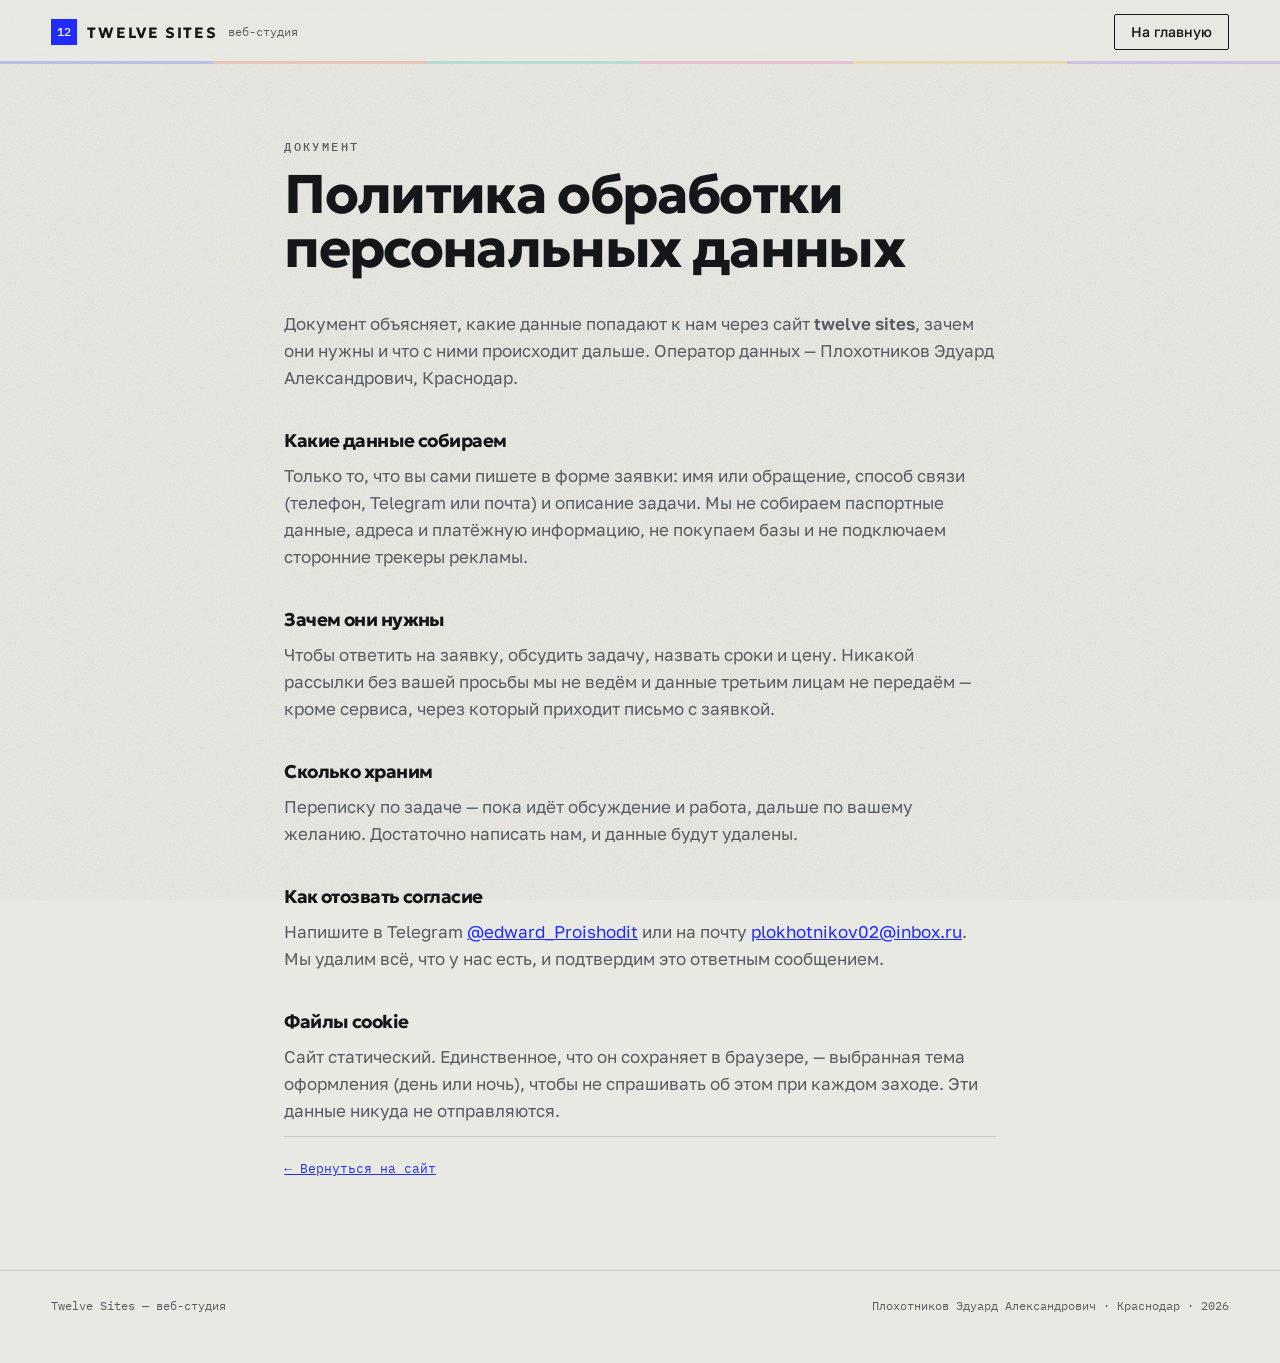
==== privacy.html @ e4637ffd "Twelve Sites: портфолио превратилось в сайт веб-студии Первый экран разделён надвое: слева позициони" ====
<!DOCTYPE html>
<html lang="ru">
<head>
<meta charset="utf-8">
<meta name="viewport" content="width=device-width, initial-scale=1">
<title>Политика обработки персональных данных — Twelve Sites</title>
<meta name="description" content="Какие данные собирает форма заявки на сайте Twelve Sites, зачем они нужны и как их удалить.">
<meta name="robots" content="noindex">
<meta name="theme-color" content="#e9e9e3">
<link rel="icon" href="favicon.svg" type="image/svg+xml">
<link rel="stylesheet" href="assets/fonts/fonts.css">
<link rel="stylesheet" href="styles.css">
<script>
  (function () {
    var mode = 'auto';
    try { mode = localStorage.getItem('theme') || 'auto'; } catch (e) {}
    var dark = mode === 'dark' ||
      (mode === 'auto' && window.matchMedia('(prefers-color-scheme: dark)').matches);
    document.documentElement.dataset.theme = dark ? 'dark' : 'light';
    document.documentElement.dataset.mode = mode;
  })();
</script>
</head>
<body>

<header class="bar">
  <a class="bar__me" href="index.html">
    <span class="mark" aria-hidden="true">12</span>
    <span class="bar__name">TWELVE SITES</span>
    <span class="bar__role">веб-студия</span>
  </a>
  <a class="btn bar__cta" href="index.html">На главную</a>
</header>

<main class="legal">
  <p class="eyebrow">Документ</p>
  <h1 class="h2">Политика обработки персональных данных</h1>

  <p>Документ объясняет, какие данные попадают к нам через сайт
    <b>twelve sites</b>, зачем они нужны и что с ними происходит дальше.
    Оператор данных — Плохотников Эдуард Александрович, Краснодар.</p>

  <h2>Какие данные собираем</h2>
  <p>Только то, что вы сами пишете в форме заявки: имя или обращение,
    способ связи (телефон, Telegram или почта) и описание задачи.
    Мы не собираем паспортные данные, адреса и платёжную информацию,
    не покупаем базы и не подключаем сторонние трекеры рекламы.</p>

  <h2>Зачем они нужны</h2>
  <p>Чтобы ответить на заявку, обсудить задачу, назвать сроки и цену.
    Никакой рассылки без вашей просьбы мы не ведём и данные третьим лицам
    не передаём — кроме сервиса, через который приходит письмо с заявкой.</p>

  <h2>Сколько храним</h2>
  <p>Переписку по задаче — пока идёт обсуждение и работа, дальше по вашему
    желанию. Достаточно написать нам, и данные будут удалены.</p>

  <h2>Как отозвать согласие</h2>
  <p>Напишите в Telegram <a href="https://t.me/edward_Proishodit">@edward_Proishodit</a>
    или на почту <a href="mailto:plokhotnikov02@inbox.ru">plokhotnikov02@inbox.ru</a>.
    Мы удалим всё, что у нас есть, и подтвердим это ответным сообщением.</p>

  <h2>Файлы cookie</h2>
  <p>Сайт статический. Единственное, что он сохраняет в браузере, —
    выбранная тема оформления (день или ночь), чтобы не спрашивать об этом
    при каждом заходе. Эти данные никуда не отправляются.</p>

  <p class="legal__back"><a href="index.html">← Вернуться на сайт</a></p>
</main>

<footer class="foot">
  <p>Twelve Sites — веб-студия</p>
  <p>Плохотников Эдуард Александрович · Краснодар · 2026</p>
</footer>

</body>
</html>
---- assets/fonts/fonts.css ----
@font-face {
  font-family: 'Geologica';
  font-style: normal;
  font-weight: 300;
  font-display: swap;
  src: url('geologica-1.woff2') format('woff2');
  unicode-range: U+0301, U+0400-045F, U+0490-0491, U+04B0-04B1, U+2116;
}
/* greek */

@font-face {
  font-family: 'Geologica';
  font-style: normal;
  font-weight: 300;
  font-display: swap;
  src: url('geologica-2.woff2') format('woff2');
  unicode-range: U+0000-00FF, U+0131, U+0152-0153, U+02BB-02BC, U+02C6, U+02DA, U+02DC, U+0304, U+0308, U+0329, U+2000-206F, U+20AC, U+2122, U+2191, U+2193, U+2212, U+2215, U+FEFF, U+FFFD;
}
/* cyrillic-ext */

@font-face {
  font-family: 'Geologica';
  font-style: normal;
  font-weight: 400;
  font-display: swap;
  src: url('geologica-1.woff2') format('woff2');
  unicode-range: U+0301, U+0400-045F, U+0490-0491, U+04B0-04B1, U+2116;
}
/* greek */

@font-face {
  font-family: 'Geologica';
  font-style: normal;
  font-weight: 400;
  font-display: swap;
  src: url('geologica-2.woff2') format('woff2');
  unicode-range: U+0000-00FF, U+0131, U+0152-0153, U+02BB-02BC, U+02C6, U+02DA, U+02DC, U+0304, U+0308, U+0329, U+2000-206F, U+20AC, U+2122, U+2191, U+2193, U+2212, U+2215, U+FEFF, U+FFFD;
}
/* cyrillic-ext */

@font-face {
  font-family: 'Geologica';
  font-style: normal;
  font-weight: 500;
  font-display: swap;
  src: url('geologica-1.woff2') format('woff2');
  unicode-range: U+0301, U+0400-045F, U+0490-0491, U+04B0-04B1, U+2116;
}
/* greek */

@font-face {
  font-family: 'Geologica';
  font-style: normal;
  font-weight: 500;
  font-display: swap;
  src: url('geologica-2.woff2') format('woff2');
  unicode-range: U+0000-00FF, U+0131, U+0152-0153, U+02BB-02BC, U+02C6, U+02DA, U+02DC, U+0304, U+0308, U+0329, U+2000-206F, U+20AC, U+2122, U+2191, U+2193, U+2212, U+2215, U+FEFF, U+FFFD;
}
/* cyrillic-ext */

@font-face {
  font-family: 'Geologica';
  font-style: normal;
  font-weight: 700;
  font-display: swap;
  src: url('geologica-1.woff2') format('woff2');
  unicode-range: U+0301, U+0400-045F, U+0490-0491, U+04B0-04B1, U+2116;
}
/* greek */

@font-face {
  font-family: 'Geologica';
  font-style: normal;
  font-weight: 700;
  font-display: swap;
  src: url('geologica-2.woff2') format('woff2');
  unicode-range: U+0000-00FF, U+0131, U+0152-0153, U+02BB-02BC, U+02C6, U+02DA, U+02DC, U+0304, U+0308, U+0329, U+2000-206F, U+20AC, U+2122, U+2191, U+2193, U+2212, U+2215, U+FEFF, U+FFFD;
}

@font-face {
  font-family: 'Golos Text';
  font-style: normal;
  font-weight: 400;
  font-display: swap;
  src: url('golos-text-1.woff2') format('woff2');
  unicode-range: U+0301, U+0400-045F, U+0490-0491, U+04B0-04B1, U+2116;
}
/* latin-ext */

@font-face {
  font-family: 'Golos Text';
  font-style: normal;
  font-weight: 400;
  font-display: swap;
  src: url('golos-text-2.woff2') format('woff2');
  unicode-range: U+0000-00FF, U+0131, U+0152-0153, U+02BB-02BC, U+02C6, U+02DA, U+02DC, U+0304, U+0308, U+0329, U+2000-206F, U+20AC, U+2122, U+2191, U+2193, U+2212, U+2215, U+FEFF, U+FFFD;
}
/* cyrillic-ext */

@font-face {
  font-family: 'Golos Text';
  font-style: normal;
  font-weight: 500;
  font-display: swap;
  src: url('golos-text-1.woff2') format('woff2');
  unicode-range: U+0301, U+0400-045F, U+0490-0491, U+04B0-04B1, U+2116;
}
/* latin-ext */

@font-face {
  font-family: 'Golos Text';
  font-style: normal;
  font-weight: 500;
  font-display: swap;
  src: url('golos-text-2.woff2') format('woff2');
  unicode-range: U+0000-00FF, U+0131, U+0152-0153, U+02BB-02BC, U+02C6, U+02DA, U+02DC, U+0304, U+0308, U+0329, U+2000-206F, U+20AC, U+2122, U+2191, U+2193, U+2212, U+2215, U+FEFF, U+FFFD;
}
/* cyrillic-ext */

@font-face {
  font-family: 'Golos Text';
  font-style: normal;
  font-weight: 600;
  font-display: swap;
  src: url('golos-text-1.woff2') format('woff2');
  unicode-range: U+0301, U+0400-045F, U+0490-0491, U+04B0-04B1, U+2116;
}
/* latin-ext */

@font-face {
  font-family: 'Golos Text';
  font-style: normal;
  font-weight: 600;
  font-display: swap;
  src: url('golos-text-2.woff2') format('woff2');
  unicode-range: U+0000-00FF, U+0131, U+0152-0153, U+02BB-02BC, U+02C6, U+02DA, U+02DC, U+0304, U+0308, U+0329, U+2000-206F, U+20AC, U+2122, U+2191, U+2193, U+2212, U+2215, U+FEFF, U+FFFD;
}

@font-face {
  font-family: 'IBM Plex Mono';
  font-style: normal;
  font-weight: 400;
  font-display: swap;
  src: url('ibm-plex-mono-1.woff2') format('woff2');
  unicode-range: U+0301, U+0400-045F, U+0490-0491, U+04B0-04B1, U+2116;
}
/* vietnamese */

@font-face {
  font-family: 'IBM Plex Mono';
  font-style: normal;
  font-weight: 400;
  font-display: swap;
  src: url('ibm-plex-mono-2.woff2') format('woff2');
  unicode-range: U+0000-00FF, U+0131, U+0152-0153, U+02BB-02BC, U+02C6, U+02DA, U+02DC, U+0304, U+0308, U+0329, U+2000-206F, U+20AC, U+2122, U+2191, U+2193, U+2212, U+2215, U+FEFF, U+FFFD;
}
/* cyrillic-ext */

@font-face {
  font-family: 'IBM Plex Mono';
  font-style: normal;
  font-weight: 500;
  font-display: swap;
  src: url('ibm-plex-mono-3.woff2') format('woff2');
  unicode-range: U+0301, U+0400-045F, U+0490-0491, U+04B0-04B1, U+2116;
}
/* vietnamese */

@font-face {
  font-family: 'IBM Plex Mono';
  font-style: normal;
  font-weight: 500;
  font-display: swap;
  src: url('ibm-plex-mono-4.woff2') format('woff2');
  unicode-range: U+0000-00FF, U+0131, U+0152-0153, U+02BB-02BC, U+02C6, U+02DA, U+02DC, U+0304, U+0308, U+0329, U+2000-206F, U+20AC, U+2122, U+2191, U+2193, U+2212, U+2215, U+FEFF, U+FFFD;
}
---- styles.css ----
/* ============================================================
   Портфолио — оформление.

   Две темы: день — бумага контрольного листа, ночь — светостол,
   на котором работы просматривают как слайды. Все цвета живут
   в переменных ниже; дальше файл идёт блоками в том же порядке,
   в каком они стоят на странице.
   ============================================================ */

/* ── краски и размеры ───────────────────────────────────── */

:root {
  color-scheme: light;

  --paper: #e9e9e3;
  --paper-2: #dfdfd9;
  --mat: #f6f6f2;
  --cream: #f2eee2;
  --ink: #14161a;
  --ink-2: #575c63;
  --rule: #cbcbc2;
  --signal: #1f2bff;
  --on-signal: #fff;
  --accent: #14161a;
  --shadow: rgba(20, 22, 26, 0.5);
  --grain: 0.5;

  /* шесть печатных красок */
  --c-1: #1f2bff;
  --c-2: #e5462e;
  --c-3: #0fae9f;
  --c-4: #e0409b;
  --c-5: #f0a500;
  --c-6: #6b3be8;

  --strip: linear-gradient(90deg,
    var(--c-1) 0 16.666%, var(--c-2) 0 33.333%, var(--c-3) 0 50%,
    var(--c-4) 0 66.666%, var(--c-5) 0 83.333%, var(--c-6) 0 100%);

  --display: 'Geologica', 'Golos Text', system-ui, sans-serif;
  --body: 'Golos Text', system-ui, sans-serif;
  --mono: 'IBM Plex Mono', ui-monospace, monospace;

  --pad: clamp(20px, 4vw, 56px);
  --max: 1320px;
  --ease: cubic-bezier(0.16, 1, 0.3, 1);
}

/* Ночь — не инверсия дня: тона осветлены и приглушены отдельно,
   иначе синий и фиолетовый проваливаются на тёмном. */
:root[data-theme='dark'] {
  color-scheme: dark;

  --paper: #101317;
  --paper-2: #0b0d10;
  --mat: #171b21;
  --cream: #1c2027;
  --ink: #edeff3;
  --ink-2: #a3abb6;
  --rule: #2a3038;
  --signal: #8b93ff;
  --on-signal: #0b0d10;
  --shadow: rgba(0, 0, 0, 0.75);
  --grain: 0.22;

  --c-1: #6f7bff;
  --c-2: #ff6f57;
  --c-3: #2fd4c2;
  --c-4: #ff72bd;
  --c-5: #ffc247;
  --c-6: #a184ff;
}

/* если скрипт не отработал — идём за системной настройкой */
@media (prefers-color-scheme: dark) {
  :root:not([data-theme='light']) {
    color-scheme: dark;

    --paper: #101317;
    --paper-2: #0b0d10;
    --mat: #171b21;
    --cream: #1c2027;
    --ink: #edeff3;
    --ink-2: #a3abb6;
    --rule: #2a3038;
    --signal: #8b93ff;
    --on-signal: #0b0d10;
    --shadow: rgba(0, 0, 0, 0.75);
    --grain: 0.22;

    --c-1: #6f7bff;
    --c-2: #ff6f57;
    --c-3: #2fd4c2;
    --c-4: #ff72bd;
    --c-5: #ffc247;
    --c-6: #a184ff;
  }
}

/* Цвет работы: днём берём как есть, ночью осветляем, иначе тёмно-синяя
   кромка на графите не видна. --tone и --on-tone объявлены там, где
   разметка задаёт --accent. */
.work,
.strip__item,
.swatch,
.viewer {
  --tone: var(--accent);
  --on-tone: #fff;
}

:root[data-theme='dark'] .work,
:root[data-theme='dark'] .strip__item,
:root[data-theme='dark'] .swatch,
:root[data-theme='dark'] .viewer {
  --tone: color-mix(in srgb, var(--accent) 62%, #ffffff);
  --on-tone: #0d1013;
}

@media (prefers-color-scheme: dark) {
  :root:not([data-theme='light']) .work,
  :root:not([data-theme='light']) .strip__item,
  :root:not([data-theme='light']) .swatch,
  :root:not([data-theme='light']) .viewer {
    --tone: color-mix(in srgb, var(--accent) 62%, #ffffff);
    --on-tone: #0d1013;
  }
}

/* ── общее ──────────────────────────────────────────────── */

* { box-sizing: border-box; }

html { scroll-behavior: smooth; }

/* якорь не должен уезжать под липкую панель */
section[id] { scroll-margin-top: 84px; }

body {
  margin: 0;
  background: var(--paper);
  color: var(--ink);
  font: 400 17px/1.6 var(--body);
  -webkit-font-smoothing: antialiased;
  text-rendering: optimizeLegibility;
}

body.is-locked { overflow: hidden; }

img { max-width: 100%; }

h1, h2, h3 { font-family: var(--display); font-weight: 700; letter-spacing: -0.03em; margin: 0; }

p { margin: 0; }

ul, ol, dl, dd { margin: 0; padding: 0; list-style: none; }

a { color: inherit; }

:focus-visible {
  outline: 2px solid var(--signal);
  outline-offset: 3px;
}

.skip {
  position: absolute;
  left: -9999px;
  top: 0;
  background: var(--ink);
  color: var(--paper);
  padding: 12px 18px;
  z-index: 50;
}
.skip:focus { left: 0; }

.h2 {
  font-size: clamp(2rem, 4.4vw, 3.4rem);
  line-height: 1;
}

.eyebrow {
  font: 500 12px/1 var(--mono);
  letter-spacing: 0.2em;
  text-transform: uppercase;
  color: var(--ink-2);
}

/* ── живой фон ──────────────────────────────────────────── */

/* z-index: -1 держит фон под содержимым, но над цветом бумаги */
.bg {
  position: fixed;
  inset: 0;
  width: 100%;
  height: 100%;
  z-index: -1;
  pointer-events: none;
}

/* зерно бумаги поверх красок */
body::after {
  content: '';
  position: fixed;
  inset: 0;
  z-index: -1;
  pointer-events: none;
  opacity: var(--grain);
  mix-blend-mode: multiply;
  background-image: url("data:image/svg+xml,%3Csvg xmlns='http://www.w3.org/2000/svg' width='180' height='180'%3E%3Cfilter id='n'%3E%3CfeTurbulence type='fractalNoise' baseFrequency='0.85' numOctaves='3'/%3E%3C/filter%3E%3Crect width='180' height='180' filter='url(%23n)' opacity='0.32'/%3E%3C/svg%3E");
}

:root[data-theme='dark'] body::after { mix-blend-mode: screen; }

/* ── верхняя панель ─────────────────────────────────────── */

.bar {
  position: sticky;
  top: 0;
  z-index: 30;
  display: flex;
  align-items: center;
  gap: clamp(12px, 2vw, 24px);
  padding: 14px var(--pad);
  background: color-mix(in srgb, var(--paper) 86%, transparent);
  backdrop-filter: blur(10px);
}

/* шкала красок вдоль нижнего края: бледная — весь путь страницы,
   яркая — сколько уже прокручено */
.bar::after,
.bar__ink {
  content: '';
  position: absolute;
  left: 0;
  bottom: 0;
  height: 3px;
  width: 100%;
  background: var(--strip);
}

.bar::after { opacity: 0.22; }

.bar__ink {
  transform: scaleX(var(--read, 0));
  transform-origin: left;
}

.bar__me {
  display: flex;
  align-items: center;
  gap: 10px;
  text-decoration: none;
  margin-right: auto;
}

/* знак студии: двенадцать — это число первых работ */
.mark {
  display: grid;
  place-items: center;
  width: 26px;
  height: 26px;
  background: var(--signal);
  color: var(--on-signal);
  font: 500 12px/1 var(--mono);
  letter-spacing: 0.02em;
}

.bar__name {
  font: 700 15px/1 var(--display);
  letter-spacing: 0.12em;
  white-space: nowrap;
}

.bar__role {
  font: 400 12px/1 var(--mono);
  color: var(--ink-2);
  white-space: nowrap;
}

.bar__nav {
  display: flex;
  gap: clamp(14px, 1.8vw, 26px);
  font: 400 14px/1 var(--body);
}

.bar__nav a {
  text-decoration: none;
  padding-bottom: 2px;
  border-bottom: 1px solid transparent;
  white-space: nowrap;
}

.bar__nav a:hover { border-bottom-color: var(--signal); color: var(--signal); }

/* переключатель темы */
.theme {
  display: flex;
  border: 1px solid var(--rule);
  border-radius: 2px;
  overflow: hidden;
}

.theme__btn {
  padding: 7px 10px;
  border: 0;
  background: transparent;
  color: var(--ink-2);
  font: 400 10px/1 var(--mono);
  letter-spacing: 0.1em;
  text-transform: uppercase;
  cursor: pointer;
  transition: background 0.2s, color 0.2s;
}

.theme__btn + .theme__btn { border-left: 1px solid var(--rule); }

.theme__btn:hover { color: var(--ink); }

.theme__btn[aria-pressed='true'] {
  background: var(--ink);
  color: var(--paper);
}

.btn {
  display: inline-flex;
  align-items: center;
  gap: 10px;
  padding: 12px 20px;
  border: 1px solid var(--ink);
  border-radius: 2px;
  font: 500 14px/1 var(--body);
  text-decoration: none;
  background: transparent;
  color: var(--ink);
  cursor: pointer;
  transition: background 0.2s, color 0.2s, border-color 0.2s, transform 0.2s;
}

.btn:hover { border-color: var(--signal); color: var(--signal); }

.btn--solid {
  background: var(--signal);
  color: var(--on-signal);
  border-color: var(--signal);
}

.btn--solid:hover {
  background: var(--ink);
  border-color: var(--ink);
  color: var(--paper);
  transform: translateY(-2px);
}

.bar__cta { padding: 10px 16px; white-space: nowrap; }

/* ── первый экран ───────────────────────────────────────── */

/* Слева — что мы делаем, справа — сами работы: лента едет снизу
   вверх, как листы, которые просматривают на светостоле. */
.hero {
  display: grid;
  grid-template-columns: minmax(0, 1fr) minmax(0, 0.82fr);
  align-items: stretch;
  gap: 0;
  border-bottom: 1px solid var(--rule);
}

.hero__text {
  padding: clamp(40px, 6vw, 96px) clamp(24px, 4vw, 64px) clamp(44px, 6vw, 88px);
  max-width: calc(var(--max) * 0.62);
  margin-left: auto;
  width: 100%;
}

.hero .eyebrow { margin-bottom: clamp(18px, 3vw, 30px); }

.hero__proof {
  position: relative;
  overflow: hidden;
  background: var(--ink);
  min-height: 520px;
}

.hero__proof::after {
  content: '';
  position: absolute;
  inset: 0;
  pointer-events: none;
  background: linear-gradient(
    var(--ink) 0%, transparent 18%, transparent 82%, var(--ink) 100%);
}

.stream {
  position: absolute;
  inset: -6% 0;
  display: grid;
  grid-template-columns: 1fr 1fr;
  gap: 14px;
  padding: 0 14px;
}

.stream__col {
  display: grid;
  gap: 14px;
  align-content: start;
  animation: float-up var(--speed, 50s) linear infinite;
}

.stream__col:nth-child(2) { animation-direction: reverse; }

.stream.is-still .stream__col { animation: none; }

@keyframes float-up {
  from { transform: translateY(0); }
  to { transform: translateY(-50%); }
}

.stream__item {
  margin: 0;
  border: 1px solid color-mix(in srgb, var(--accent) 60%, transparent);
  background: var(--paper-2);
  overflow: hidden;
}

.stream__item img {
  display: block;
  width: 100%;
  height: auto;
}

.stream__item figcaption {
  padding: 6px 9px;
  background: var(--accent);
  color: #fff;
  font: 500 10px/1 var(--mono);
  letter-spacing: 0.06em;
  white-space: nowrap;
  overflow: hidden;
  text-overflow: ellipsis;
}

.hero__title {
  font-size: clamp(2rem, 4.6vw, 4.3rem);
  line-height: 0.94;
  font-weight: 700;
  overflow-wrap: break-word;
}

/* строка выезжает из-под собственной кромки */
.hero__title span {
  display: block;
  overflow: hidden;
  padding-bottom: 0.06em;
}

.hero__title i {
  display: block;
  font-style: normal;
}

.hero__title em {
  font-style: normal;
  color: var(--signal);
}

.hero__lead {
  margin-top: clamp(24px, 3vw, 34px);
  padding-top: clamp(20px, 2.5vw, 26px);
  border-top: 1px solid var(--rule);
  color: var(--ink-2);
  font-size: 16px;
  max-width: 46ch;
}

.hero__actions {
  display: flex;
  flex-wrap: wrap;
  gap: 12px;
  margin-top: clamp(24px, 3vw, 34px);
}

/* ── факты ──────────────────────────────────────────────── */

.facts {
  max-width: var(--max);
  margin: clamp(56px, 8vw, 96px) auto 0;
  padding: 0 var(--pad);
}

.facts dl {
  display: grid;
  grid-template-columns: repeat(4, 1fr);
  border-top: 1px solid var(--rule);
}

.facts dl > div {
  padding: 22px 24px 22px 0;
  border-right: 1px solid var(--rule);
}

.facts dl > div:last-child { border-right: 0; }
.facts dl > div + div { padding-left: 24px; }

.facts dt {
  font: 300 clamp(2rem, 3.4vw, 2.8rem)/1 var(--display);
  letter-spacing: -0.04em;
}

.facts dl > div:nth-child(1) dt { color: var(--c-1); }
.facts dl > div:nth-child(2) dt { color: var(--c-2); }
.facts dl > div:nth-child(3) dt { color: var(--c-3); }
.facts dl > div:nth-child(4) dt { color: var(--c-6); }

.facts dd {
  margin-top: 8px;
  font-size: 14px;
  color: var(--ink-2);
  max-width: 24ch;
}

/* ── работы ─────────────────────────────────────────────── */

.works {
  max-width: var(--max);
  margin: clamp(72px, 10vw, 128px) auto 0;
  padding: 0 var(--pad);
}

.works__head {
  display: grid;
  grid-template-columns: auto 1fr;
  gap: 16px clamp(24px, 5vw, 64px);
  align-items: end;
  padding-bottom: 22px;
  border-bottom: 1px solid var(--rule);
}

.works__note {
  font-size: 14px;
  color: var(--ink-2);
  max-width: 42ch;
}

.filters {
  grid-column: 1 / -1;
  display: flex;
  flex-wrap: wrap;
  gap: 8px;
  margin-top: 10px;
}

.filter {
  padding: 8px 14px;
  border: 1px solid var(--rule);
  border-radius: 2px;
  background: transparent;
  font: 400 13px/1 var(--mono);
  color: var(--ink-2);
  cursor: pointer;
  transition: border-color 0.2s, color 0.2s, background 0.2s;
}

.filter:hover { border-color: var(--ink); color: var(--ink); }

.filter.is-on {
  background: var(--signal);
  border-color: var(--signal);
  color: var(--on-signal);
}

.grid {
  display: grid;
  grid-template-columns: repeat(auto-fill, minmax(430px, 1fr));
  gap: clamp(36px, 5vw, 64px) clamp(24px, 3vw, 44px);
  margin-top: clamp(36px, 5vw, 56px);
}

.work { --accent: var(--ink); }

.work__frame {
  position: relative;
  display: block;
  width: 100%;
  aspect-ratio: 8 / 5;
  padding: 0;
  overflow: hidden;
  background: var(--mat);
  border: 1px solid var(--rule);
  /* краска работы вынесена на верхнюю кромку кадра */
  border-top: 5px solid var(--tone);
  border-bottom: 0;
  cursor: pointer;
  transition: box-shadow 0.3s, transform 0.3s;
}

.work__frame:hover,
.work__frame:focus-visible {
  box-shadow: 0 24px 50px -30px var(--shadow),
              0 0 0 1px color-mix(in srgb, var(--tone) 45%, transparent);
  transform: translateY(-2px);
}

.work__top,
.work__scroll {
  position: absolute;
  top: 0;
  left: 0;
  width: 100%;
  /* height: auto обязателен: атрибуты width/height в разметке работают
     как CSS-подсказка, и без этой строки картинка остаётся высотой 750px
     внутри рамки высотой ~360px, то есть обрезается снизу */
  height: auto;
  display: block;
}

/* В покое карточка показывает первый экран, а снимок всей страницы
   проявляется под курсором и уезжает вверх. */
.work__scroll {
  opacity: 0;
  transform: translateY(0);
  transition: opacity 0.3s ease, transform 0.5s ease-out;
}

.work__frame.is-scrollable:hover .work__scroll,
.work__frame.is-scrollable:focus-visible .work__scroll {
  opacity: 1;
  transform: translateY(calc(var(--shift) * -1));
  transition: opacity 0.3s ease, transform var(--dur, 8s) linear 0.25s;
}

.work__rail {
  position: absolute;
  left: 0;
  right: 0;
  bottom: 0;
  height: 2px;
  background: color-mix(in srgb, var(--ink) 12%, transparent);
  opacity: 0;
  transition: opacity 0.2s;
}

.work__bar {
  display: block;
  height: 100%;
  background: var(--tone);
  transform: scaleX(0);
  transform-origin: left;
  transition: transform 0.6s ease-out;
}

.work__frame.is-scrollable:hover .work__rail,
.work__frame.is-scrollable:focus-visible .work__rail { opacity: 1; }

.work__frame.is-scrollable:hover .work__bar,
.work__frame.is-scrollable:focus-visible .work__bar {
  transform: scaleX(1);
  transition: transform var(--dur, 8s) linear 0.25s;
}

.work__hint {
  position: absolute;
  right: 10px;
  bottom: 12px;
  padding: 6px 10px;
  background: var(--tone);
  color: var(--on-tone);
  font: 500 11px/1 var(--mono);
  letter-spacing: 0.04em;
  opacity: 0;
  transform: translateY(6px);
  transition: opacity 0.25s, transform 0.25s;
}

.work__frame:hover .work__hint,
.work__frame:focus-visible .work__hint { opacity: 1; transform: none; }

.work__meta {
  padding: 18px 20px 22px;
  background: color-mix(in srgb, var(--tone) 8%, var(--mat));
  border: 1px solid var(--rule);
  border-top: 0;
}

.work__label {
  display: flex;
  flex-wrap: wrap;
  align-items: center;
  gap: 10px;
  font: 400 11px/1 var(--mono);
  letter-spacing: 0.12em;
  text-transform: uppercase;
  color: var(--ink-2);
}

.work__no { color: var(--tone); }

.work__kind::before { content: '· '; }

.work__live {
  padding: 4px 7px;
  background: var(--tone);
  color: var(--on-tone);
  letter-spacing: 0.06em;
}

.work__name {
  margin-top: 12px;
  font-size: clamp(1.5rem, 2.4vw, 2rem);
  line-height: 1;
}

.work__field {
  margin-top: 6px;
  font-size: 15px;
  color: var(--ink-2);
}

.work__idea {
  margin-top: 14px;
  padding-left: 14px;
  border-left: 2px solid var(--tone);
  font-family: var(--display);
  font-weight: 400;
  font-size: 16px;
  line-height: 1.35;
}

.work__tags {
  display: flex;
  flex-wrap: wrap;
  gap: 4px 14px;
  margin-top: 14px;
  font: 400 12px/1 var(--mono);
  color: var(--ink-2);
}

.noscript { margin-top: 32px; color: var(--ink-2); }

/* ── цветная вставка с утверждением ─────────────────────── */

.claim {
  position: relative;
  max-width: var(--max);
  margin: clamp(72px, 10vw, 120px) auto 0;
  padding: clamp(44px, 6vw, 72px) clamp(28px, 4vw, 56px);
  background: color-mix(in srgb, var(--c-1) 9%, var(--mat));
  display: grid;
  grid-template-columns: minmax(0, 1.1fr) minmax(0, 0.9fr);
  gap: clamp(28px, 4vw, 56px);
  align-items: end;
}

.claim::before {
  content: '';
  position: absolute;
  left: 0;
  right: 0;
  top: 0;
  height: 10px;
  background: var(--strip);
}

.claim > p {
  max-width: 26ch;
  font-family: var(--display);
  font-weight: 500;
  font-size: clamp(1.5rem, 3.2vw, 2.6rem);
  line-height: 1.08;
  letter-spacing: -0.03em;
}

.claim em {
  font-style: normal;
  color: var(--c-1);
}

.swatches__note {
  font: 400 11px/1 var(--mono);
  letter-spacing: 0.14em;
  text-transform: uppercase;
  color: var(--ink-2);
  margin-bottom: 12px;
}

.swatches__grid {
  display: grid;
  grid-template-columns: repeat(4, 1fr);
  gap: 8px;
}

.swatch {
  position: relative;
  height: 62px;
  padding: 0;
  border: 0;
  background: var(--tone);
  cursor: pointer;
  overflow: hidden;
  transition: transform 0.2s;
}

.swatch:hover,
.swatch:focus-visible { transform: translateY(-3px); }

.swatch span {
  position: absolute;
  left: 0;
  right: 0;
  bottom: 0;
  padding: 6px 8px;
  /* подложка берётся из цвета текста плашки, а надпись — из самой краски:
     так подпись читается и на светлой, и на тёмной плашке */
  background: color-mix(in srgb, var(--on-tone) 62%, transparent);
  color: var(--tone);
  font: 500 10px/1.2 var(--mono);
  text-align: left;
  opacity: 0;
  transition: opacity 0.2s;
}

.swatch:hover span,
.swatch:focus-visible span { opacity: 1; }

/* ── как я работаю ──────────────────────────────────────── */

.process {
  max-width: var(--max);
  margin: clamp(80px, 11vw, 140px) auto 0;
  padding: 0 var(--pad);
}

.steps {
  counter-reset: step;
  display: grid;
  grid-template-columns: repeat(4, 1fr);
  gap: 1px;
  margin-top: clamp(32px, 4vw, 48px);
  background: var(--rule);
  border: 1px solid var(--rule);
}

.steps li {
  counter-increment: step;
  background: var(--mat);
  padding: 26px 24px 30px;
  border-top: 5px solid var(--step);
}

.steps li:nth-child(1) { --step: var(--c-1); }
.steps li:nth-child(2) { --step: var(--c-2); }
.steps li:nth-child(3) { --step: var(--c-3); }
.steps li:nth-child(4) { --step: var(--c-6); }

.steps li::before {
  content: counter(step, decimal-leading-zero);
  display: block;
  font: 500 12px/1 var(--mono);
  letter-spacing: 0.16em;
  color: var(--step);
  margin-bottom: 18px;
}

.steps h3 { font-size: 1.15rem; line-height: 1.2; }

.steps p {
  margin-top: 10px;
  font-size: 15px;
  color: var(--ink-2);
}

/* ── услуги ─────────────────────────────────────────────── */

.services,
.prices,
.team,
.faq {
  max-width: var(--max);
  margin: clamp(72px, 10vw, 128px) auto 0;
  padding: 0 var(--pad);
}

.section-head {
  display: grid;
  grid-template-columns: auto 1fr;
  gap: 16px clamp(24px, 5vw, 64px);
  align-items: end;
  padding-bottom: 22px;
  border-bottom: 1px solid var(--rule);
}

.section-note {
  font-size: 14px;
  color: var(--ink-2);
  max-width: 46ch;
}

.services__grid {
  display: grid;
  grid-template-columns: repeat(2, 1fr);
  gap: 1px;
  margin-top: clamp(32px, 4vw, 48px);
  background: var(--rule);
  border: 1px solid var(--rule);
}

.services__grid article {
  background: color-mix(in srgb, var(--tint) 10%, var(--mat));
  padding: clamp(24px, 3vw, 34px);
}

.services__grid article:nth-child(1) { --tint: var(--c-1); }
.services__grid article:nth-child(2) { --tint: var(--c-3); }
.services__grid article:nth-child(3) { --tint: var(--c-4); }
.services__grid article:nth-child(4) { --tint: var(--c-5); }

.services__grid h3 {
  font-size: clamp(1.2rem, 1.8vw, 1.5rem);
  line-height: 1.15;
}

.services__grid h3::before {
  content: '';
  display: block;
  width: 36px;
  height: 5px;
  background: var(--tint);
  margin-bottom: 18px;
}

.services__grid p {
  margin-top: 12px;
  font-size: 15px;
  color: var(--ink-2);
  max-width: 42ch;
}

.services__grid ul {
  margin-top: 16px;
  display: grid;
  gap: 7px;
  font: 400 13px/1.4 var(--mono);
}

.services__grid li { padding-left: 18px; position: relative; }

.services__grid li::before {
  content: '';
  position: absolute;
  left: 0;
  top: 8px;
  width: 9px;
  height: 1px;
  background: var(--tint);
}

/* ── цены ───────────────────────────────────────────────── */

.prices__grid {
  display: grid;
  grid-template-columns: repeat(3, 1fr);
  gap: clamp(16px, 2vw, 24px);
  margin-top: clamp(32px, 4vw, 48px);
}

.plan {
  position: relative;
  display: flex;
  flex-direction: column;
  padding: clamp(24px, 2.6vw, 32px);
  background: var(--mat);
  border: 1px solid var(--rule);
  border-top: 5px solid var(--rule);
}

.plan--popular {
  border-top-color: var(--c-1);
  background: color-mix(in srgb, var(--c-1) 8%, var(--mat));
}

.plan__flag {
  position: absolute;
  top: 0;
  right: 0;
  padding: 5px 9px;
  background: var(--c-1);
  color: #fff;
  font: 500 10px/1 var(--mono);
  letter-spacing: 0.1em;
  text-transform: uppercase;
}

.plan__name {
  font-size: 1.15rem;
  line-height: 1.2;
}

.plan__price {
  margin-top: 14px;
  font: 300 clamp(2.1rem, 3.4vw, 2.9rem)/1 var(--display);
  letter-spacing: -0.04em;
}

.plan__term {
  margin-top: 8px;
  font: 400 12px/1 var(--mono);
  letter-spacing: 0.1em;
  text-transform: uppercase;
  color: var(--ink-2);
}

.plan__about {
  margin-top: 16px;
  font-size: 15px;
  color: var(--ink-2);
}

.plan__items {
  margin-top: 18px;
  display: grid;
  gap: 8px;
  font-size: 14px;
}

.plan__items li { padding-left: 18px; position: relative; }

.plan__items li::before {
  content: '';
  position: absolute;
  left: 0;
  top: 9px;
  width: 9px;
  height: 1px;
  background: var(--c-1);
}

.plan__cta {
  margin-top: auto;
  padding-top: 12px;
  padding-bottom: 12px;
  justify-content: center;
  margin-block-start: 24px;
}

.prices__note {
  margin-top: 22px;
  font-size: 14px;
  color: var(--ink-2);
  max-width: 70ch;
}

/* ── команда ────────────────────────────────────────────── */

.team__grid {
  display: grid;
  grid-template-columns: repeat(auto-fill, minmax(280px, 1fr));
  gap: clamp(16px, 2vw, 24px);
  margin-top: clamp(32px, 4vw, 48px);
}

.mate {
  padding: clamp(22px, 2.4vw, 30px);
  background: color-mix(in srgb, var(--tint) 9%, var(--mat));
  border: 1px solid var(--rule);
  border-top: 5px solid var(--tint);
}

.mate--note {
  --tint: var(--rule);
  background: transparent;
  border-style: dashed;
}

.mate__face {
  width: 68px;
  height: 68px;
  display: grid;
  place-items: center;
  margin-bottom: 18px;
  background: var(--tint);
  color: #fff;
  font: 500 22px/1 var(--display);
  letter-spacing: 0.04em;
  overflow: hidden;
}

.mate__face img {
  width: 100%;
  height: 100%;
  object-fit: cover;
}

.mate__name { font-size: 1.15rem; line-height: 1.2; }

.mate__role {
  margin-top: 8px;
  font: 400 12px/1.4 var(--mono);
  letter-spacing: 0.06em;
  text-transform: uppercase;
  color: var(--tint);
}

.mate--note .mate__role { color: var(--ink-2); }

.mate__about {
  margin-top: 14px;
  font-size: 15px;
  color: var(--ink-2);
}

/* ── вопросы ────────────────────────────────────────────── */

.faq__list {
  margin-top: clamp(28px, 3vw, 40px);
  border-top: 1px solid var(--rule);
}

.faq details {
  border-bottom: 1px solid var(--rule);
}

.faq summary {
  display: flex;
  align-items: baseline;
  justify-content: space-between;
  gap: 20px;
  padding: 20px 0;
  cursor: pointer;
  list-style: none;
  font-family: var(--display);
  font-weight: 500;
  font-size: clamp(1.05rem, 1.6vw, 1.25rem);
  letter-spacing: -0.02em;
  transition: color 0.2s;
}

.faq summary::-webkit-details-marker { display: none; }

.faq summary::after {
  content: '+';
  font: 400 22px/1 var(--mono);
  color: var(--signal);
  transition: transform 0.25s;
}

.faq details[open] summary::after { transform: rotate(45deg); }

.faq summary:hover { color: var(--signal); }

.faq details p {
  padding: 0 0 22px;
  max-width: 74ch;
  color: var(--ink-2);
  font-size: 15px;
}

/* ── форма заявки ───────────────────────────────────────── */

.form {
  margin-top: clamp(26px, 3vw, 36px);
  display: grid;
  gap: 14px;
  max-width: 520px;
}

.form__row {
  display: grid;
  gap: 7px;
}

.form__row span {
  font: 400 12px/1 var(--mono);
  letter-spacing: 0.08em;
  text-transform: uppercase;
  color: var(--ink-2);
}

.form input[type='text'],
.form textarea {
  width: 100%;
  padding: 12px 14px;
  border: 1px solid var(--rule);
  border-radius: 2px;
  background: var(--mat);
  color: var(--ink);
  font: 400 16px/1.4 var(--body);
  transition: border-color 0.2s;
}

.form input[type='text']:focus,
.form textarea:focus { border-color: var(--signal); outline-offset: 1px; }

.form textarea { resize: vertical; }

.form__check {
  display: flex;
  align-items: flex-start;
  gap: 10px;
  font-size: 13px;
  color: var(--ink-2);
}

.form__check input {
  margin: 2px 0 0;
  width: 18px;
  height: 18px;
  accent-color: var(--signal);
}

.form__check a { color: var(--signal); }

.form button { justify-content: center; }

.form__note {
  min-height: 1.2em;
  font-size: 14px;
  color: var(--ink);
}

.form__note a { color: var(--signal); }

/* ── контакты ───────────────────────────────────────────── */

.contact {
  position: relative;
  max-width: var(--max);
  margin: clamp(80px, 11vw, 140px) auto 0;
  padding: clamp(48px, 6vw, 72px) clamp(28px, 4vw, 56px);
  background: var(--cream);
  display: grid;
  grid-template-columns: 1fr 1fr;
  gap: clamp(28px, 4vw, 64px);
  align-items: start;
}

.contact::before {
  content: '';
  position: absolute;
  left: 0;
  right: 0;
  top: 0;
  height: 10px;
  background: var(--strip);
}

.contact__text p {
  margin-top: 18px;
  color: var(--ink-2);
  max-width: 44ch;
}

.contact__list { border-top: 1px solid var(--rule); }

.contact__list a {
  display: flex;
  align-items: baseline;
  justify-content: space-between;
  gap: 20px;
  padding: 18px 0;
  border-bottom: 1px solid var(--rule);
  text-decoration: none;
  transition: color 0.2s, padding 0.2s;
}

.contact__list li:nth-child(1) a { --tint: var(--c-1); }
.contact__list li:nth-child(2) a { --tint: var(--c-3); }
.contact__list li:nth-child(3) a { --tint: var(--c-2); }
.contact__list li:nth-child(4) a { --tint: var(--c-6); }

.contact__list a:hover { color: var(--tint); padding-left: 8px; }

.contact__list span {
  font: 400 12px/1 var(--mono);
  letter-spacing: 0.14em;
  text-transform: uppercase;
  color: var(--ink-2);
}

.contact__list b {
  font: 500 clamp(1.05rem, 1.8vw, 1.35rem)/1 var(--display);
  letter-spacing: -0.02em;
}

.contact__list a:hover span { color: var(--tint); }

/* ── страница документа ─────────────────────────────────── */

.legal {
  max-width: 74ch;
  margin: 0 auto;
  padding: clamp(40px, 6vw, 80px) var(--pad) clamp(56px, 7vw, 96px);
}

.legal .h2 { margin: 14px 0 clamp(24px, 3vw, 34px); }

.legal h2 {
  margin: clamp(28px, 3vw, 40px) 0 10px;
  font-size: 1.15rem;
  line-height: 1.2;
}

.legal p { color: var(--ink-2); }
.legal p + p { margin-top: 12px; }
.legal a { color: var(--signal); }

.legal__back {
  margin-top: clamp(32px, 4vw, 48px);
  padding-top: 22px;
  border-top: 1px solid var(--rule);
  font-family: var(--mono);
  font-size: 13px;
}

/* ── подвал ─────────────────────────────────────────────── */

.foot {
  max-width: var(--max);
  margin: 0 auto;
  padding: 26px var(--pad) 48px;
  border-top: 1px solid var(--rule);
  display: flex;
  flex-wrap: wrap;
  justify-content: space-between;
  gap: 10px 32px;
  font: 400 12px/1.5 var(--mono);
  color: var(--ink-2);
}

/* ── просмотр работы ────────────────────────────────────── */

.viewer {
  position: fixed;
  inset: 0;
  z-index: 60;
  display: grid;
  place-items: center;
  padding: clamp(8px, 2vw, 28px);
}

.viewer[hidden] { display: none; }

.viewer__backdrop {
  position: absolute;
  inset: 0;
  background: color-mix(in srgb, var(--paper-2) 78%, transparent);
  backdrop-filter: blur(4px);
  border: 0;
}

.viewer__panel {
  position: relative;
  display: grid;
  grid-template-columns: 360px 1fr;
  width: min(1280px, 100%);
  height: min(92vh, 900px);
  background: var(--paper);
  border: 1px solid var(--rule);
  box-shadow: 0 40px 90px -40px var(--shadow);
  overflow: hidden;
  animation: rise 0.32s var(--ease);
}

@keyframes rise {
  from { opacity: 0; transform: translateY(18px) scale(0.99); }
  to { opacity: 1; transform: none; }
}

.viewer__info {
  padding: clamp(22px, 3vw, 34px);
  border-right: 1px solid var(--rule);
  overflow-y: auto;
}

.viewer__label {
  display: flex;
  gap: 10px;
  font: 400 11px/1 var(--mono);
  letter-spacing: 0.12em;
  text-transform: uppercase;
  color: var(--ink-2);
}

.viewer__label span:first-child { color: var(--tone); }

.viewer__name {
  margin-top: 14px;
  font-size: clamp(1.7rem, 3vw, 2.3rem);
  line-height: 1;
}

.viewer__field {
  margin-top: 8px;
  font-size: 15px;
  color: var(--ink-2);
}

.viewer__idea {
  margin-top: 18px;
  padding-left: 14px;
  border-left: 2px solid var(--tone);
  font-family: var(--display);
  font-size: 17px;
  line-height: 1.35;
}

.viewer__desc { margin-top: 18px; font-size: 15px; }

.viewer__bullets {
  margin-top: 18px;
  display: grid;
  gap: 8px;
  font-size: 14px;
  color: var(--ink-2);
}

.viewer__bullets li { padding-left: 18px; position: relative; }

.viewer__bullets li::before {
  content: '';
  position: absolute;
  left: 0;
  top: 9px;
  width: 8px;
  height: 1px;
  background: var(--tone);
}

.viewer__tags {
  display: flex;
  flex-wrap: wrap;
  gap: 6px 14px;
  margin-top: 18px;
  font: 400 12px/1 var(--mono);
  color: var(--ink-2);
}

.viewer__live { margin-top: 24px; }
.viewer__live[hidden] { display: none; }

.viewer__phone {
  margin: 26px 0 0;
  padding-top: 22px;
  border-top: 1px solid var(--rule);
}

.viewer__phone img {
  display: block;
  width: 160px;
  height: auto;
  border: 1px solid var(--rule);
  background: var(--mat);
}

.viewer__phone figcaption {
  margin-top: 10px;
  font: 400 11px/1 var(--mono);
  letter-spacing: 0.1em;
  text-transform: uppercase;
  color: var(--ink-2);
}

.viewer__page {
  overflow-y: auto;
  background: var(--paper-2);
  padding: clamp(14px, 2vw, 28px);
  overscroll-behavior: contain;
}

.viewer__page img {
  display: block;
  width: 100%;
  border: 1px solid var(--rule);
  background: var(--mat);
}

.viewer__close {
  position: absolute;
  top: 0;
  right: 0;
  display: flex;
  align-items: center;
  gap: 8px;
  padding: 10px 14px;
  background: var(--ink);
  color: var(--paper);
  border: 0;
  font: 500 13px/1 var(--mono);
  cursor: pointer;
}

.viewer__close span { font-size: 11px; opacity: 0.7; }
.viewer__close:hover { background: var(--signal); color: var(--on-signal); }

/* ── появление блоков ───────────────────────────────────── */

.reveal {
  opacity: 0;
  transform: translateY(18px);
}

.reveal.is-in {
  opacity: 1;
  transform: none;
  transition: opacity 0.55s var(--ease), transform 0.55s var(--ease);
  /* волна по сетке: соседние карточки выходят с небольшой задержкой */
  transition-delay: calc(var(--i, 0) * 70ms);
}

/* ── выход страницы при загрузке ────────────────────────── */

@keyframes line-up {
  from { transform: translateY(105%); }
  to { transform: none; }
}

@keyframes fade-up {
  from { opacity: 0; transform: translateY(14px); }
  to { opacity: 1; transform: none; }
}

@keyframes ink-spread {
  from { transform: scaleX(0); }
  to { transform: scaleX(1); }
}

.is-first .bar::after {
  transform-origin: left;
  animation: ink-spread 1.1s var(--ease) 0.1s both;
}

.is-first .hero .eyebrow { animation: fade-up 0.7s var(--ease) 0.15s both; }
.is-first .hero__title i { animation: line-up 0.9s var(--ease) both; }
.is-first .hero__title span:nth-child(1) i { animation-delay: 0.22s; }
.is-first .hero__title span:nth-child(2) i { animation-delay: 0.32s; }
.is-first .hero__title span:nth-child(3) i { animation-delay: 0.42s; }
.is-first .hero__lead { animation: fade-up 0.8s var(--ease) 0.58s both; }
.is-first .hero__actions { animation: fade-up 0.8s var(--ease) 0.68s both; }
.is-first .hero__proof { animation: fade-up 1s var(--ease) 0.3s both; }

/* ── переключение темы: краска расходится от кнопки ─────── */

::view-transition-old(root) { animation: none; }

::view-transition-new(root) {
  animation: none;
  mix-blend-mode: normal;
}

::view-transition-old(root) { z-index: 0; }
::view-transition-new(root) { z-index: 1; }

/* ── экраны поменьше ────────────────────────────────────── */

@media (max-width: 1200px) {
  .bar__nav { display: none; }
}

@media (max-width: 1080px) {
  .steps { grid-template-columns: repeat(2, 1fr); }
  .prices__grid { grid-template-columns: 1fr; }
  .viewer__panel { grid-template-columns: 300px 1fr; }
}

@media (max-width: 900px) {
  .hero { grid-template-columns: 1fr; }
  .hero__text { max-width: none; padding-left: var(--pad); padding-right: var(--pad); }
  /* на телефоне сначала говорим, кто мы, и только потом показываем работы */
  .hero__proof { min-height: 380px; }
  .services__grid { grid-template-columns: 1fr; }
}

@media (max-width: 860px) {
  .claim { grid-template-columns: 1fr; align-items: start; }
  .section-head { grid-template-columns: 1fr; }
  .swatches__grid { grid-template-columns: repeat(6, 1fr); }
  .swatch { height: 46px; }
  .facts dl { grid-template-columns: 1fr 1fr; }
  .facts dl > div:nth-child(2) { border-right: 0; }
  .facts dl > div:nth-child(3) { padding-left: 0; border-top: 1px solid var(--rule); }
  .facts dl > div:nth-child(4) { border-top: 1px solid var(--rule); }
  .works__head { grid-template-columns: 1fr; }
  .grid { grid-template-columns: 1fr; }
  .contact { grid-template-columns: 1fr; }
  .viewer__panel { grid-template-columns: 1fr; grid-template-rows: auto 1fr; height: 94vh; }
  .viewer__info { border-right: 0; border-bottom: 1px solid var(--rule); max-height: 46vh; }
  .viewer__phone { display: none; }
}

@media (max-width: 560px) {
  body { font-size: 16px; }
  .bar { gap: 8px; padding-left: 16px; padding-right: 16px; }
  .bar__role { display: none; }
  .bar__cta { display: none; }
  .bar__name { font-size: 12px; letter-spacing: 0.06em; }
  .theme__btn { padding: 7px 7px; font-size: 9px; letter-spacing: 0.06em; }
  .steps { grid-template-columns: 1fr; }
  .work__hint { display: none; }
  .hero__proof { min-height: 300px; }
}

@media (prefers-reduced-motion: reduce) {
  html { scroll-behavior: auto; }
  .stream__col { animation: none; }
  .work__scroll, .work__bar { transition: none; }
  .reveal { opacity: 1; transform: none; }
  .viewer__panel { animation: none; }
  .is-first .bar::after,
  .is-first .hero .eyebrow,
  .is-first .hero__title i,
  .is-first .hero__lead,
  .is-first .hero__actions,
  .is-first .hero__proof { animation: none; }
}
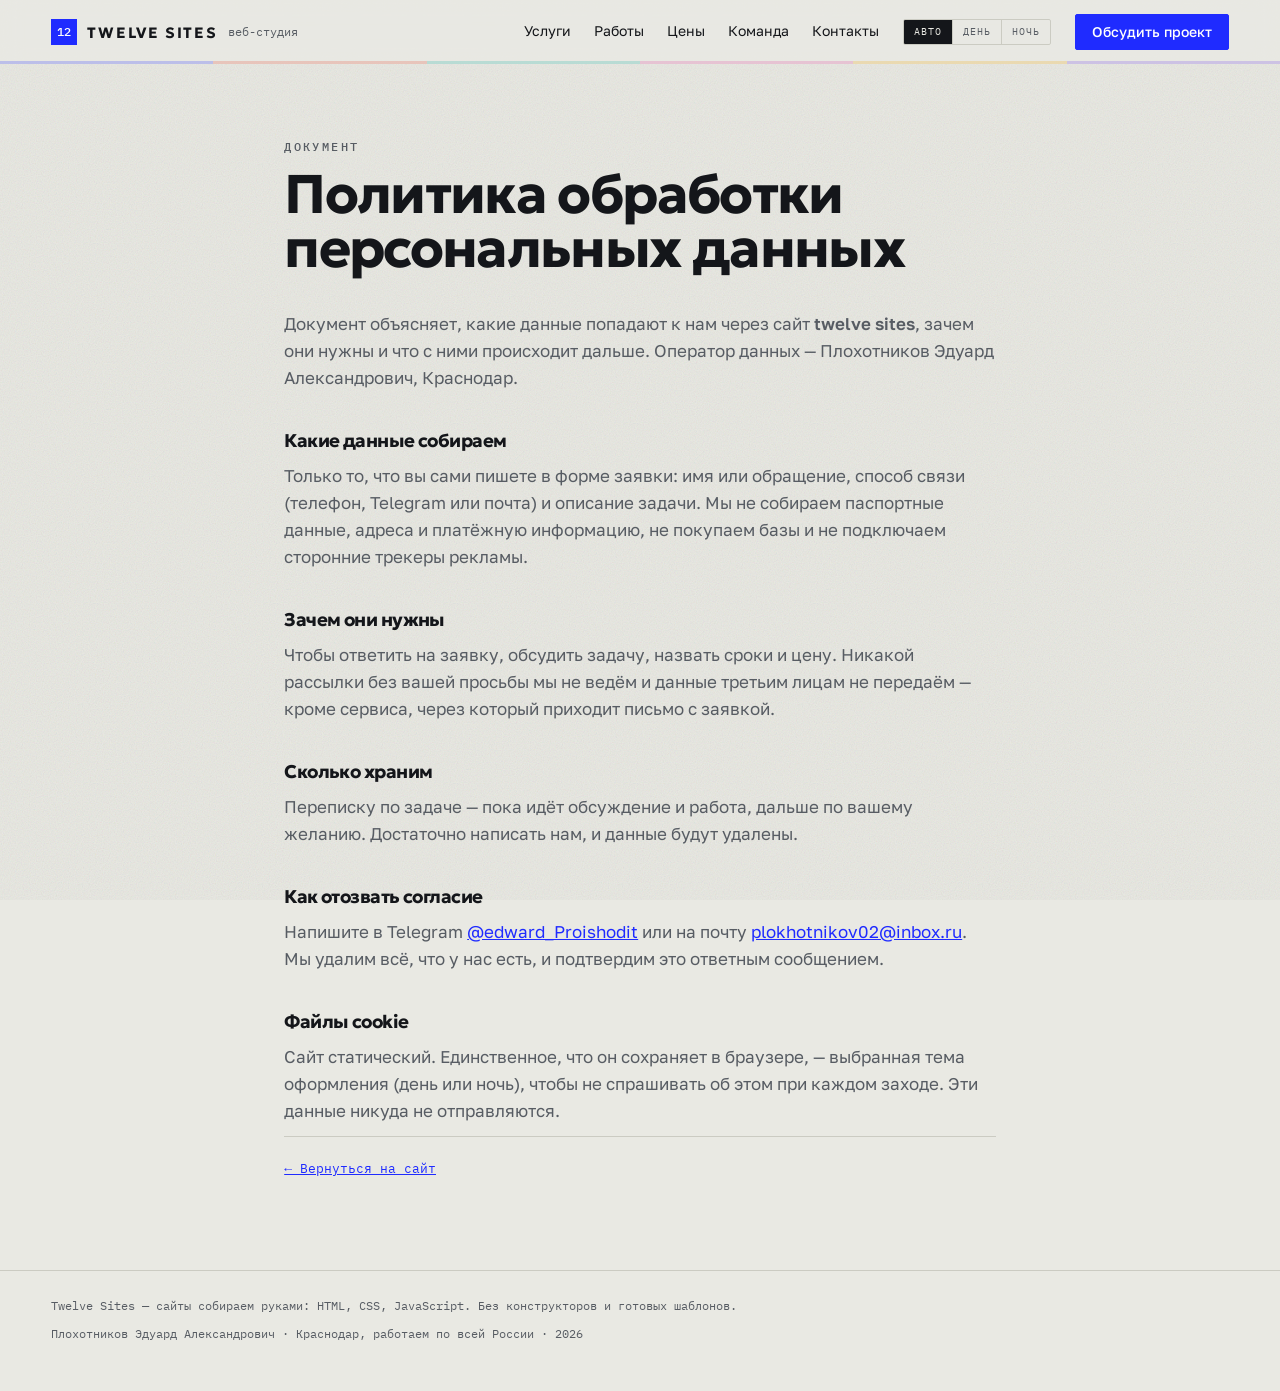
==== commit 0fa19baa: "Разложить студию по страницам вместо одного лендинга Семь страниц: главная (первый экран, факты, усл" ====
--- a/privacy.html
+++ b/privacy.html
@@ -29,7 +29,20 @@
     <span class="bar__name">TWELVE SITES</span>
     <span class="bar__role">веб-студия</span>
   </a>
-  <a class="btn bar__cta" href="index.html">На главную</a>
+  <nav class="bar__nav" aria-label="Разделы">
+    <a href="services.html">Услуги</a>
+    <a href="works.html">Работы</a>
+    <a href="prices.html">Цены</a>
+    <a href="team.html">Команда</a>
+    <a href="contacts.html">Контакты</a>
+  </nav>
+  <div class="theme" role="group" aria-label="Оформление">
+    <button class="theme__btn" type="button" data-set="auto">Авто</button>
+    <button class="theme__btn" type="button" data-set="light">День</button>
+    <button class="theme__btn" type="button" data-set="dark">Ночь</button>
+  </div>
+  <a class="btn btn--solid bar__cta" href="contacts.html">Обсудить проект</a>
+  <span class="bar__ink" aria-hidden="true"></span>
 </header>
 
 <main class="legal">
@@ -69,9 +82,10 @@
 </main>
 
 <footer class="foot">
-  <p>Twelve Sites — веб-студия</p>
-  <p>Плохотников Эдуард Александрович · Краснодар · 2026</p>
+  <p>Twelve Sites — сайты собираем руками: HTML, CSS, JavaScript. Без конструкторов и готовых шаблонов.</p>
+  <p>Плохотников Эдуард Александрович · Краснодар, работаем по всей России · 2026</p>
 </footer>
 
+<script src="script.js"></script>
 </body>
 </html>
--- a/styles.css
+++ b/styles.css
@@ -290,6 +290,11 @@
 }
 
 .bar__nav a:hover { border-bottom-color: var(--signal); color: var(--signal); }
+
+.bar__nav a[aria-current='page'] {
+  border-bottom-color: var(--ink);
+  font-weight: 500;
+}
 
 /* переключатель темы */
 .theme {
@@ -476,6 +481,77 @@
   flex-wrap: wrap;
   gap: 12px;
   margin-top: clamp(24px, 3vw, 34px);
+}
+
+/* ── шапка внутренней страницы ──────────────────────────── */
+
+.page-head {
+  max-width: var(--max);
+  margin: 0 auto;
+  padding: clamp(40px, 6vw, 84px) var(--pad) clamp(28px, 3vw, 40px);
+  border-bottom: 1px solid var(--rule);
+}
+
+.page-head h1 {
+  margin-top: clamp(16px, 2vw, 24px);
+  font-size: clamp(2.2rem, 5vw, 4rem);
+  line-height: 0.98;
+}
+
+.page-head__lead {
+  margin-top: clamp(18px, 2vw, 26px);
+  max-width: 60ch;
+  color: var(--ink-2);
+  font-size: 16px;
+}
+
+/* сразу после шапки страницы раздел начинается ближе */
+.page-head + section { margin-top: clamp(36px, 5vw, 64px); }
+
+/* ── строка с кнопкой под разделом ──────────────────────── */
+
+.section-actions {
+  display: flex;
+  flex-wrap: wrap;
+  gap: 12px;
+  margin-top: clamp(28px, 3vw, 40px);
+}
+
+/* ── блок «напишите нам» перед подвалом ─────────────────── */
+
+.cta {
+  position: relative;
+  max-width: var(--max);
+  margin: clamp(80px, 11vw, 140px) auto 0;
+  padding: clamp(44px, 6vw, 72px) clamp(28px, 4vw, 56px);
+  background: var(--cream);
+  display: grid;
+  grid-template-columns: minmax(0, 1.2fr) minmax(0, 0.8fr);
+  gap: clamp(24px, 4vw, 56px);
+  align-items: end;
+}
+
+.cta::before {
+  content: '';
+  position: absolute;
+  left: 0;
+  right: 0;
+  top: 0;
+  height: 10px;
+  background: var(--strip);
+}
+
+.cta p {
+  margin-top: 16px;
+  max-width: 46ch;
+  color: var(--ink-2);
+}
+
+.cta__actions {
+  display: flex;
+  flex-wrap: wrap;
+  gap: 12px;
+  justify-content: flex-end;
 }
 
 /* ── факты ──────────────────────────────────────────────── */
@@ -1281,6 +1357,13 @@
 
 .contact__list a:hover span { color: var(--tint); }
 
+.contact__where {
+  margin-top: 22px;
+  font-size: 15px;
+  color: var(--ink-2);
+  max-width: 40ch;
+}
+
 /* ── страница документа ─────────────────────────────────── */
 
 .legal {
@@ -1570,6 +1653,8 @@
 @media (max-width: 860px) {
   .claim { grid-template-columns: 1fr; align-items: start; }
   .section-head { grid-template-columns: 1fr; }
+  .cta { grid-template-columns: 1fr; }
+  .cta__actions { justify-content: flex-start; }
   .swatches__grid { grid-template-columns: repeat(6, 1fr); }
   .swatch { height: 46px; }
   .facts dl { grid-template-columns: 1fr 1fr; }
